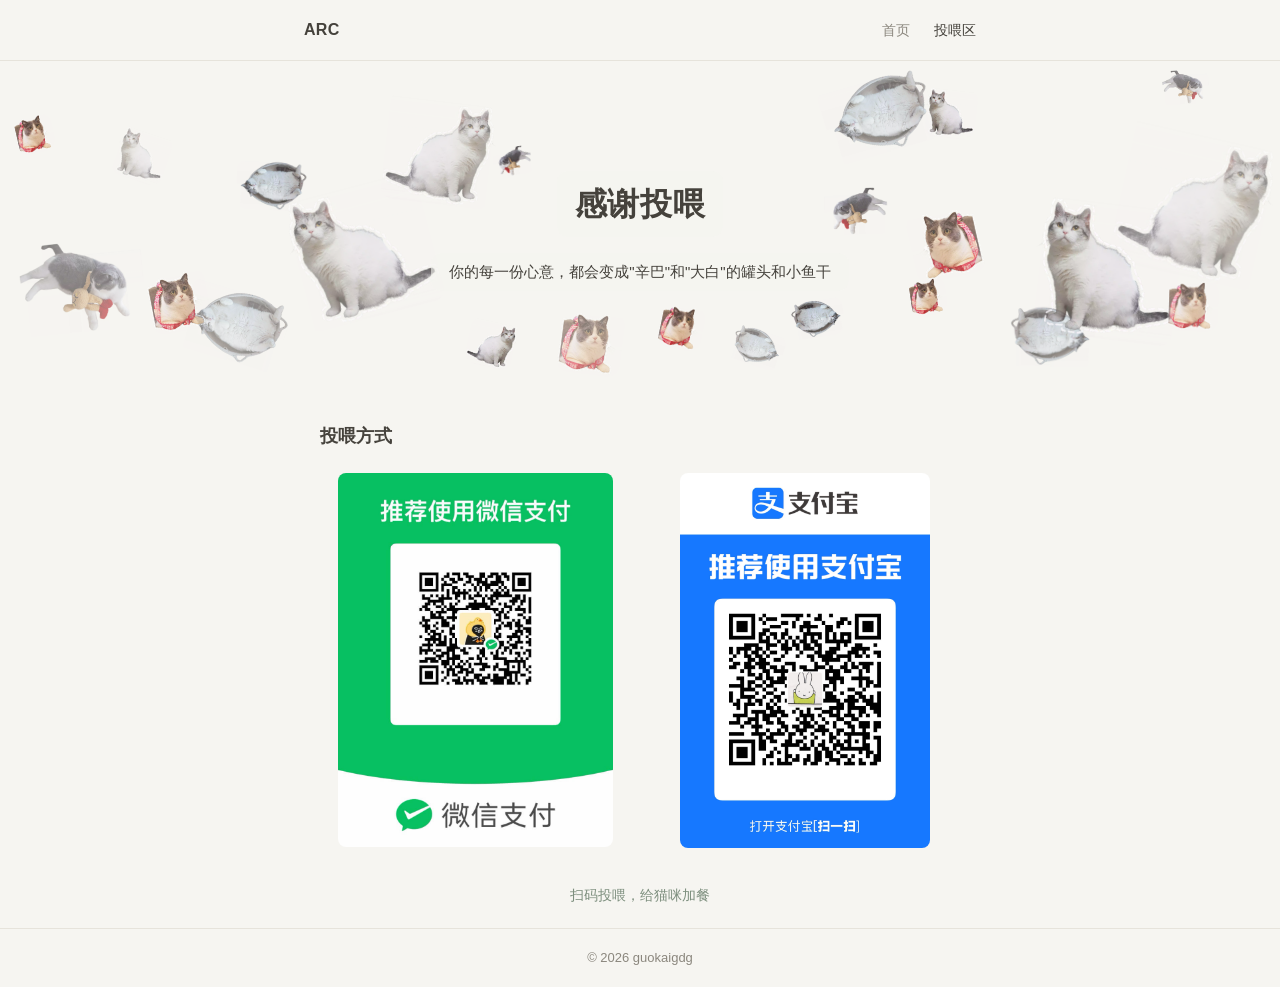
==== payment.html @ 718f0433 "init 英文版 Co-Authored-By: AtomCode (deepseek-v4-flash) <noreply@atomgit.com>" ====
<!DOCTYPE html>
<html lang="zh-CN">

<head>
  <meta charset="UTF-8" />
  <meta name="viewport" content="width=device-width, initial-scale=1.0" />
  <title>感谢投喂 · guokaigdg</title>
  <meta name="description" content="感谢投喂，你的每一份心意，都会变成小猫的罐头和小鱼干。" />
  <link rel="icon"
    href="data:image/svg+xml,<svg xmlns='http://www.w3.org/2000/svg' viewBox='0 0 16 16'><rect width='16' height='16' rx='4' fill='%237d8f7e'/></svg>" />
  <link rel="preconnect" href="https://cdn.jsdelivr.net" crossorigin />
  <link rel="stylesheet" href="assets/style.css" />
</head>

<body>
  <header class="site-header">
    <div class="wrap header-inner">
      <a class="brand" href="index.html">ARC</a>
      <nav class="nav">
        <a href="index.html">首页</a>
        <a href="payment.html" class="active">投喂区</a>
      </nav>
    </div>
  </header>

  <main class="wrap">
    <section class="hero">
      <div class="hero-cats" id="hero-cats" aria-hidden="true"></div>
      <h1>感谢投喂</h1>
      <p class="bio">你的每一份心意，都会变成"辛巴"和"大白"的罐头和小鱼干</p>
    </section>

    <section>
      <h2 class="section-title">投喂方式</h2>
      <div class="grid-2">
        <div class="card">
          <img src="assets/wechat.jpeg" alt="微信收款码" width="275" height="200" />
        </div>
        <div class="card">
          <img src="assets/zhifubao.jpeg" alt="支付宝收款码" width="250" height="200" />
        </div>
      </div>
      <p class="thanks">扫码投喂，给猫咪加餐 </p>
    </section>
  </main>

  <footer class="site-footer">
    <div class="wrap">© 2026 guokaigdg</div>
  </footer>

  <script>
    // 在 hero 背景中随机排列猫咪图片，铺满整个区块（允许轻微重叠）
    (function () {
      var container = document.getElementById("hero-cats");
      if (!container) return;
      var srcs = [
        "assets/dabai.avif",
        "assets/xinba.avif",
        "assets/dabai2.avif",
        "assets/xinba2.avif",
      ];
      var W = container.clientWidth || window.innerWidth;
      var H = container.clientHeight || window.innerHeight;
      var placed = [];
      var isMobile = window.innerWidth <= 560;
      var count = isMobile ? 18 : 24; // 移动端少放几只，避免拥挤
      var bigCount = isMobile ? 5 : 8; // 大猫数量，营造大小对比

      // 文字区域（标题 + 描述）作为避让区，猫咪尽量不盖住文字背景
      var textZones = (function () {
        var hero = container.parentElement;
        var els = [hero.querySelector("h1"), hero.querySelector(".bio")];
        var cRect = container.getBoundingClientRect();
        var zones = [];
        for (var i = 0; i < els.length; i++) {
          if (!els[i]) continue;
          var r = els[i].getBoundingClientRect();
          zones.push({
            x: r.left - cRect.left - 12,
            y: r.top - cRect.top - 12,
            w: r.width + 24,
            h: r.height + 24,
          });
        }
        return zones;
      })();

      // 计算新猫咪与文字区域的重叠面积占比（取较小者面积作分母）
      function overlapsText(x, y, size) {
        for (var i = 0; i < textZones.length; i++) {
          var z = textZones[i];
          var ox = Math.min(x + size, z.x + z.w) - Math.max(x, z.x);
          var oy = Math.min(y + size, z.y + z.h) - Math.max(y, z.y);
          if (ox > 0 && oy > 0) {
            var ratio = (ox * oy) / Math.min(size * size, z.w * z.h);
            if (ratio > 0.15) return true;
          }
        }
        return false;
      }

      // 计算新猫咪与已放置猫咪的重叠面积占比（取较小者面积作分母）
      function overlapRatio(x, y, size, other) {
        var ox = Math.min(x + size, other.x + other.size) - Math.max(x, other.x);
        var oy = Math.min(y + size, other.y + other.size) - Math.max(y, other.y);
        if (ox <= 0 || oy <= 0) return 0;
        return (ox * oy) / Math.min(size * size, other.size * other.size);
      }

      function tooCrowded(x, y, size) {
        for (var i = 0; i < placed.length; i++) {
          if (overlapRatio(x, y, size, placed[i]) > 0.35) return true;
        }
        return false;
      }

      for (var i = 0; i < count; i++) {
        var img = document.createElement("img");
        img.src = srcs[Math.floor(Math.random() * srcs.length)];
        img.alt = "";
        var size;
        if (i < bigCount) {
          // 大猫：桌面 90–150px，移动端 70–110px
          size = isMobile ? 70 + Math.random() * 40 : 90 + Math.random() * 60;
        } else {
          // 小猫：桌面 36–76px，移动端 24–56px
          size = isMobile ? 24 + Math.random() * 32 : 36 + Math.random() * 40;
        }

        var x = 0;
        var y = 0;
        for (var attempt = 0; attempt < 20; attempt++) {
          x = Math.random() * (W - size);
          y = Math.random() * (H - size);
          if (!tooCrowded(x, y, size) && !overlapsText(x, y, size)) break;
        }

        img.style.width = size + "px";
        img.style.left = x + "px";
        img.style.top = y + "px";
        img.style.transform =
          "rotate(" + (Math.random() * 40 - 20) + "deg)" +
          (Math.random() < 0.5 ? " scaleX(-1)" : "");
        img.style.opacity = (0.45 + Math.random() * 0.4).toFixed(2);
        container.appendChild(img);
        placed.push({ x: x, y: y, size: size });
      }
    })();
  </script>
</body>

</html>
---- assets/style.css ----
/* 乐米惠圆体（中文正文，自托管）— 字体文件见 assets/fonts/README.md */
@font-face {
  font-family: 'LemiHuiYuanTi';
  src: url('fonts/lemi-huiyuan-ti.woff2') format('woff2'),
    url('fonts/lemi-huiyuan-ti.ttf') format('truetype');
  font-display: swap;
}

:root {
  --bg: #f6f5f1;
  --card: #ffffff;
  --text: #45423c;
  --muted: #8b877e;
  --line: #e6e3db;
  --accent: #7d8f7e;
  --accent-soft: #eef1ea;
  --radius: 12px;
}

* {
  box-sizing: border-box;
  margin: 0;
  padding: 0;
}

/* 隐藏所有滚动条（保留滚动功能） */
html,
body {
  scrollbar-width: none; /* Firefox */
  -ms-overflow-style: none; /* IE / Edge */
}

*::-webkit-scrollbar {
  width: 0;
  height: 0;
  display: none; /* Chrome / Safari / Edge */
}

body {
  /* 中文用乐米惠圆体，兜底系统圆体 */
  font-family: 'LemiHuiYuanTi', 'Yuanti SC', 'YouYuan', '幼圆',
    'PingFang SC', 'Hiragino Sans GB', 'Microsoft YaHei', sans-serif;
  background: var(--bg);
  color: var(--text);
  line-height: 1.7;
  -webkit-font-smoothing: antialiased;
  min-height: 100vh;
  display: flex;
  flex-direction: column;
}

/* 圆润字体：站酷小薇Logo体，用于标题/品牌等突出文字 */
.brand,
h1,
.section-title,
.avatar,
.card .name,
.projects .name,
.thanks {
  font-family: "ZCOOL XiaoWei", "PingFang SC", "Hiragino Sans GB",
    "Microsoft YaHei", sans-serif;
}

a {
  color: var(--accent);
  text-decoration: none;
}

a:hover {
  text-decoration: underline;
}

.wrap {
  max-width: 720px;
  margin: 0 auto;
  padding: 0 24px;
}

/* Header */
.site-header {
  border-bottom: 1px solid var(--line);
  background: var(--bg);
}

.header-inner {
  display: flex;
  align-items: center;
  justify-content: space-between;
  height: 60px;
}

.brand {
  font-weight: 600;
  color: var(--text);
  letter-spacing: 0.02em;
}

.brand:hover {
  text-decoration: none;
}

.nav a {
  color: var(--muted);
  font-size: 14px;
  margin-left: 20px;
}

.nav a:hover,
.nav a.active {
  color: var(--text);
  text-decoration: none;
}

/* Hero */
.hero {
  position: relative;
  overflow: hidden;
  width: 100vw;
  margin-left: calc(50% - 50vw);
  text-align: center;
  padding: 110px 0 110px;
}

/* hero 背景：猫咪随机排列铺满 */
.hero-cats {
  position: absolute;
  inset: 0;
  pointer-events: none;
  user-select: none;
}

.hero-cats img {
  position: absolute;
  width: auto;
  height: auto;
  border-radius: 12px;
  object-fit: cover;
}

.hero h1,
.hero .bio {
  position: relative;
  z-index: 1;
  width: fit-content;
  margin-left: auto;
  margin-right: auto;
  background: rgba(246, 245, 241, 0.6);
  border-radius: 10px;
  padding: 6px 18px;
}

.avatar {
  width: 88px;
  height: 88px;
  margin: 0 auto 24px;
  border-radius: 50%;
  background: var(--accent-soft);
  border: 1px solid var(--line);
  display: block;
  object-fit: cover;
}

h1 {
  font-size: 32px;
  font-weight: 600;
  letter-spacing: 0.02em;
}

.role {
  color: var(--muted);
  margin-top: 8px;
  font-size: 15px;
}

.bio {
  margin-top: 16px;
  font-size: 15px;
  color: var(--text);
}

.tags {
  list-style: none;
  display: flex;
  justify-content: center;
  gap: 10px;
  margin-top: 20px;
  flex-wrap: wrap;
}

.tags li {
  font-size: 13px;
  color: var(--muted);
  border: 1px solid var(--line);
  border-radius: 999px;
  background: var(--card);
  padding: 4px 14px;
  display: inline-flex;
  align-items: center;
}

/* Sections */
main {
  flex: 1;
}

section {
  margin-bottom: 20px;
}

.section-title {
  font-size: 18px;
  font-weight: 600;
  padding-bottom: 12px;
  margin-bottom: 10px;
}

/* Projects */
.projects {
  list-style: none;
}

.projects li {
  background: var(--card);
  border: 1px solid var(--line);
  border-radius: var(--radius);
  padding: 18px 20px;
  margin-bottom: 14px;
}

.projects .name {
  font-weight: 600;
  color: var(--text);
  font-size: 15px;
}

.projects .name:hover {
  color: var(--accent);
  text-decoration: none;
}

.projects .desc {
  font-size: 14px;
  color: var(--muted);
  margin-top: 6px;
}

.projects .meta {
  font-size: 12px;
  color: var(--muted);
  margin-top: 8px;
}

/* About / contact text */
.text p {
  font-size: 15px;
  color: var(--muted);
  margin-bottom: 10px;
}

.text p:last-child {
  margin-bottom: 0;
}

/* Grid cards (cats, payment) */
.grid-2 {
  display: grid;
  grid-template-columns: 1fr 1fr;
  gap: 20px;
}

.card {
  background: transparent;
  border-radius: var(--radius);
  padding: 0;
  text-align: center;
  overflow: hidden;
}

.card img {
  max-width: 100%;
  height: auto;
  border-radius: 8px;
  display: block;
  margin: 0 auto;
}

.card .name {
  margin-top: 14px;
  font-weight: 600;
  font-size: 15px;
}

.card .meta {
  margin-top: 4px;
  font-size: 12px;
  color: var(--muted);
}

/* Payment thank-you line */
.thanks {
  text-align: center;
  font-size: 14px;
  color: var(--accent);
  font-weight: 500;
  padding-top: 28px;
  margin-top: 8px;
}

/* Footer */
.site-footer {
  border-top: 1px solid var(--line);
  padding: 18px 0;
  text-align: center;
  color: var(--muted);
  font-size: 13px;
}

.site-header,
main,
.site-footer {
  position: relative;
  z-index: 1;
}

@media (max-width: 560px) {
  .grid-2 {
    grid-template-columns: 1fr;
  }

  .hero {
    padding: 72px 0 64px;
  }
}
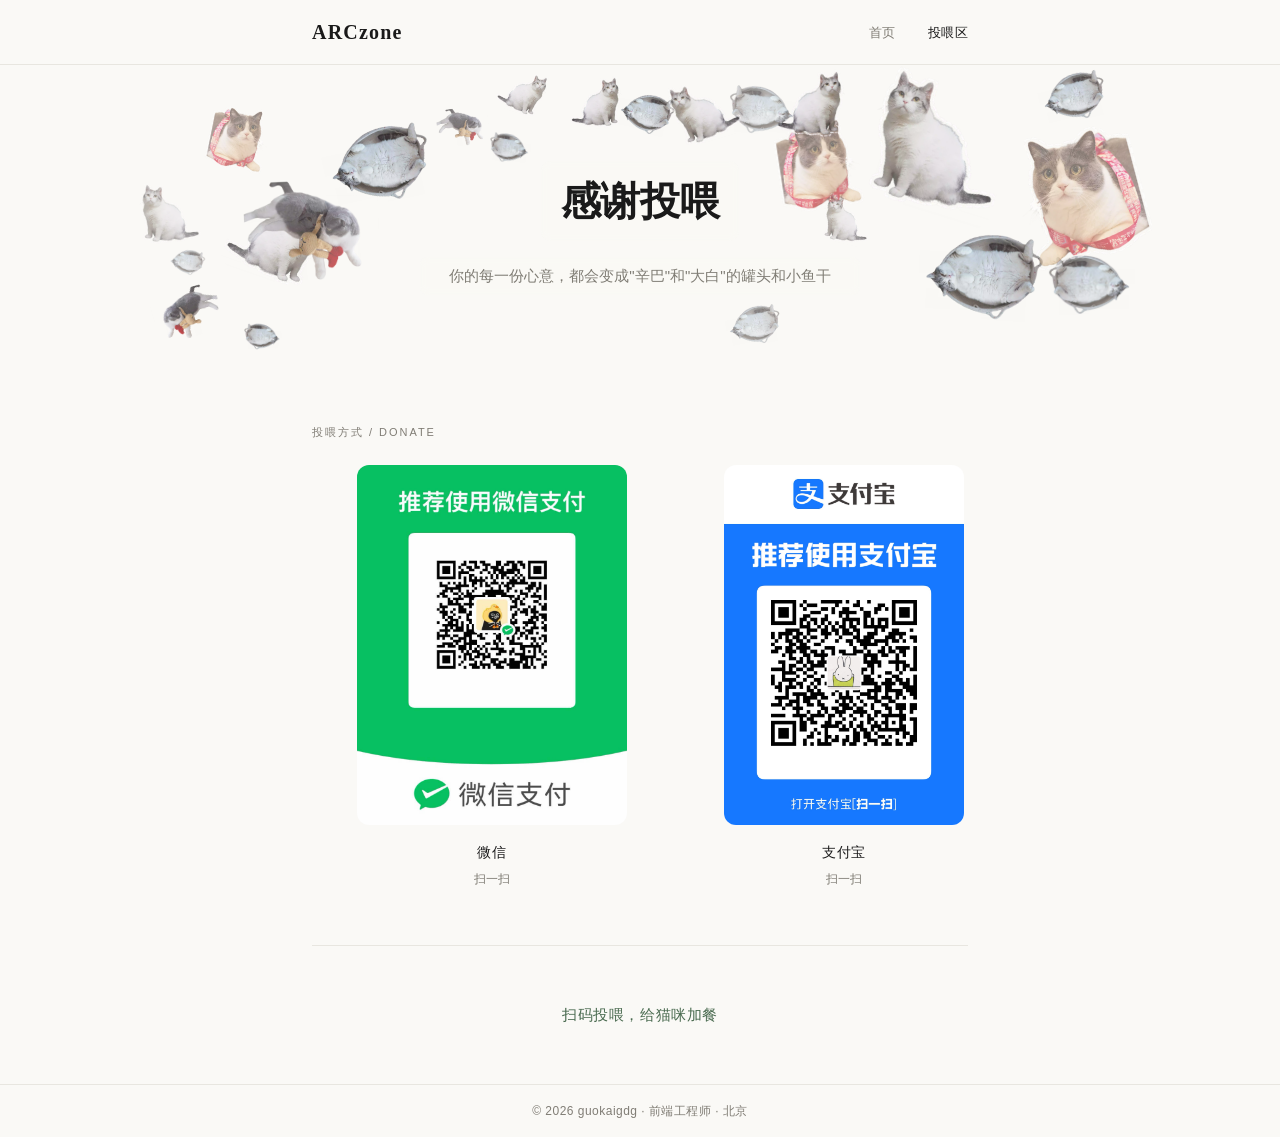
==== commit fa4446fb: "feat: rebuild personal site with editorial design system and updated payment page" ====
--- a/payment.html
+++ b/payment.html
@@ -4,10 +4,10 @@
 <head>
   <meta charset="UTF-8" />
   <meta name="viewport" content="width=device-width, initial-scale=1.0" />
-  <title>感谢投喂 · guokaigdg</title>
+  <title>感谢投喂 — guokaigdg</title>
   <meta name="description" content="感谢投喂，你的每一份心意，都会变成小猫的罐头和小鱼干。" />
   <link rel="icon"
-    href="data:image/svg+xml,<svg xmlns='http://www.w3.org/2000/svg' viewBox='0 0 16 16'><rect width='16' height='16' rx='4' fill='%237d8f7e'/></svg>" />
+    href="data:image/svg+xml,<svg xmlns='http://www.w3.org/2000/svg' viewBox='0 0 16 16'><rect width='16' height='16' rx='2' fill='%234a6b50'/></svg>" />
   <link rel="preconnect" href="https://cdn.jsdelivr.net" crossorigin />
   <link rel="stylesheet" href="assets/style.css" />
 </head>
@@ -15,7 +15,7 @@
 <body>
   <header class="site-header">
     <div class="wrap header-inner">
-      <a class="brand" href="index.html">ARC</a>
+      <a class="brand" href="index.html">ARCzone</a>
       <nav class="nav">
         <a href="index.html">首页</a>
         <a href="payment.html" class="active">投喂区</a>
@@ -24,28 +24,40 @@
   </header>
 
   <main class="wrap">
-    <section class="hero">
+
+    <!-- Hero -->
+    <section class="pay-hero">
       <div class="hero-cats" id="hero-cats" aria-hidden="true"></div>
       <h1>感谢投喂</h1>
       <p class="bio">你的每一份心意，都会变成"辛巴"和"大白"的罐头和小鱼干</p>
     </section>
 
-    <section>
-      <h2 class="section-title">投喂方式</h2>
-      <div class="grid-2">
-        <div class="card">
+    <!-- 投喂方式 -->
+    <section class="block">
+      <p class="eyebrow">投喂方式 / Donate</p>
+      <div class="qr-grid">
+        <div class="qr qr-wechat">
           <img src="assets/wechat.jpeg" alt="微信收款码" width="275" height="200" />
+          <div class="name">微信</div>
+          <div class="meta">扫一扫</div>
         </div>
-        <div class="card">
+        <div class="qr">
           <img src="assets/zhifubao.jpeg" alt="支付宝收款码" width="250" height="200" />
+          <div class="name">支付宝</div>
+          <div class="meta">扫一扫</div>
         </div>
       </div>
-      <p class="thanks">扫码投喂，给猫咪加餐 </p>
     </section>
+
+    <!-- 感谢 -->
+    <section class="block">
+      <p class="thanks">扫码投喂，给猫咪加餐</p>
+    </section>
+
   </main>
 
   <footer class="site-footer">
-    <div class="wrap">© 2026 guokaigdg</div>
+    <div class="wrap">© 2026 guokaigdg · 前端工程师 · 北京</div>
   </footer>
 
   <script>
@@ -149,4 +161,4 @@
   </script>
 </body>
 
-</html>+</html>
--- a/assets/style.css
+++ b/assets/style.css
@@ -7,14 +7,12 @@
 }
 
 :root {
-  --bg: #f6f5f1;
-  --card: #ffffff;
-  --text: #45423c;
-  --muted: #8b877e;
-  --line: #e6e3db;
-  --accent: #7d8f7e;
-  --accent-soft: #eef1ea;
-  --radius: 12px;
+  /* 极简编辑式配色：米白底 + 近黑字 + 一抹绿强调 */
+  --bg: #faf9f6;
+  --text: #1a1a1a;
+  --muted: #807d75;
+  --line: #e8e6e0;
+  --accent: #4a6b50;
 }
 
 * {
@@ -26,18 +24,17 @@
 /* 隐藏所有滚动条（保留滚动功能） */
 html,
 body {
-  scrollbar-width: none; /* Firefox */
-  -ms-overflow-style: none; /* IE / Edge */
+  scrollbar-width: none;
+  -ms-overflow-style: none;
 }
 
 *::-webkit-scrollbar {
   width: 0;
   height: 0;
-  display: none; /* Chrome / Safari / Edge */
+  display: none;
 }
 
 body {
-  /* 中文用乐米惠圆体，兜底系统圆体 */
   font-family: 'LemiHuiYuanTi', 'Yuanti SC', 'YouYuan', '幼圆',
     'PingFang SC', 'Hiragino Sans GB', 'Microsoft YaHei', sans-serif;
   background: var(--bg);
@@ -49,79 +46,269 @@
   flex-direction: column;
 }
 
-/* 圆润字体：站酷小薇Logo体，用于标题/品牌等突出文字 */
+/* 标题用站酷小薇Logo体 */
 .brand,
 h1,
-.section-title,
-.avatar,
-.card .name,
-.projects .name,
-.thanks {
+.display {
   font-family: "ZCOOL XiaoWei", "PingFang SC", "Hiragino Sans GB",
     "Microsoft YaHei", sans-serif;
 }
 
 a {
+  color: var(--text);
+  text-decoration: none;
+  transition: color 0.2s ease;
+}
+
+a:hover {
   color: var(--accent);
-  text-decoration: none;
-}
-
-a:hover {
-  text-decoration: underline;
 }
 
 .wrap {
   max-width: 720px;
   margin: 0 auto;
-  padding: 0 24px;
-}
-
-/* Header */
+  padding: 0 32px;
+  width: 100%;
+}
+
+/* ============ Header ============ */
 .site-header {
   border-bottom: 1px solid var(--line);
-  background: var(--bg);
 }
 
 .header-inner {
   display: flex;
   align-items: center;
   justify-content: space-between;
-  height: 60px;
+  height: 64px;
 }
 
 .brand {
   font-weight: 600;
-  color: var(--text);
+  font-size: 20px;
+  font-family: "Comic Sans MS", cursive;
+  letter-spacing: 0.06em;
+  color: var(--text);
+}
+
+.brand:hover {
+  color: var(--accent);
+}
+
+.nav a {
+  color: var(--muted);
+  font-size: 13px;
+  margin-left: 28px;
   letter-spacing: 0.02em;
-}
-
-.brand:hover {
-  text-decoration: none;
-}
-
-.nav a {
-  color: var(--muted);
-  font-size: 14px;
-  margin-left: 20px;
 }
 
 .nav a:hover,
 .nav a.active {
   color: var(--text);
-  text-decoration: none;
-}
-
-/* Hero */
+}
+
+/* ============ 主内容流 ============ */
+main {
+  flex: 1;
+}
+
+/* 区块：用细分隔线 + 留白分节，而非卡片 */
+.block {
+  padding: 56px 0;
+  border-bottom: 1px solid var(--line);
+}
+
+.block:last-child {
+  border-bottom: none;
+}
+
+/* 联系区整体缩小 */
+.contact-block {
+  padding: 36px 0;
+}
+
+.contact-block .eyebrow {
+  margin-bottom: 14px;
+}
+
+.contact-block .link-item {
+  padding: 12px 0;
+}
+
+.contact-block .link-item .label {
+  font-size: 11px;
+}
+
+.contact-block .link-item .value {
+  font-size: 14px;
+}
+
+/* 章节小标题：大写 + 宽字距，编辑式 */
+.eyebrow {
+  font-size: 11px;
+  letter-spacing: 0.18em;
+  text-transform: uppercase;
+  color: var(--muted);
+  margin-bottom: 24px;
+  font-weight: 500;
+}
+
+/* ============ Hero / 名片区 ============ */
 .hero {
+  padding: 80px 0 64px;
+}
+
+.avatar {
+  width: 150px;
+  height: 150px;
+  border-radius: 50%;
+  object-fit: cover;
+  display: block;
+  margin-bottom: 10px;
+}
+
+.hero h1 {
+  font-size: 36px;
+  font-family: "Comic Sans MS", cursive;
+  font-weight: 600;
+  letter-spacing: -0.02em;
+  line-height: 1.05;
+  margin-bottom: 14px;
+}
+
+.hero .role {
+  font-size: 15px;
+  color: var(--muted);
+  letter-spacing: 0.04em;
+  margin-bottom: 28px;
+}
+
+.hero .role .dot {
+  margin: 0 10px;
+  opacity: 0.4;
+}
+
+.hero .bio {
+  font-size: 18px;
+  color: var(--text);
+  line-height: 1.7;
+  max-width: 560px;
+}
+
+.tags {
+  list-style: none;
+  display: flex;
+  flex-wrap: wrap;
+  gap: 8px 20px;
+  margin-top: 32px;
+}
+
+.tags li {
+  font-size: 13px;
+  color: var(--muted);
+  letter-spacing: 0.02em;
+  position: relative;
+  padding-left: 14px;
+}
+
+.tags li::before {
+  content: "";
+  position: absolute;
+  left: 0;
+  top: 50%;
+  transform: translateY(-50%);
+  width: 4px;
+  height: 4px;
+  border-radius: 50%;
+  background: var(--accent);
+}
+
+/* ============ 联系列表 ============ */
+.link-list {
+  list-style: none;
+}
+
+.link-list li {
+  border-bottom: 1px solid var(--line);
+}
+
+.link-list li:first-child {
+  border-top: 1px solid var(--line);
+}
+
+.link-item {
+  display: flex;
+  align-items: baseline;
+  justify-content: space-between;
+  padding: 18px 0;
+  gap: 16px;
+  transition: padding 0.25s ease;
+}
+
+.link-item:hover {
+  padding-left: 8px;
+}
+
+.link-item .label {
+  font-size: 12px;
+  color: var(--muted);
+  letter-spacing: 0.06em;
+  text-transform: uppercase;
+  flex-shrink: 0;
+  width: 80px;
+}
+
+.link-item .value {
+  font-size: 16px;
+  color: var(--text);
+  flex: 1;
+}
+
+.link-item .arrow {
+  color: var(--muted);
+  font-size: 14px;
+  transition: transform 0.2s ease, color 0.2s ease;
+}
+
+.link-item:hover .value,
+.link-item:hover .arrow {
+  color: var(--accent);
+}
+
+.link-item:hover .arrow {
+  transform: translate(3px, -3px);
+}
+
+/* ============ 关于：定义列表式 ============ */
+.def-list {
+  display: grid;
+  grid-template-columns: 1fr 1fr;
+  gap: 32px 48px;
+}
+
+.def dt {
+  font-size: 11px;
+  letter-spacing: 0.14em;
+  text-transform: uppercase;
+  color: var(--muted);
+  margin-bottom: 6px;
+}
+
+.def dd {
+  font-size: 15px;
+  color: var(--text);
+}
+
+/* ============ Payment 投喂页 ============ */
+.pay-hero {
   position: relative;
   overflow: hidden;
-  width: 100vw;
-  margin-left: calc(50% - 50vw);
   text-align: center;
-  padding: 110px 0 110px;
-}
-
-/* hero 背景：猫咪随机排列铺满 */
+  padding: 96px 0 72px;
+  width: 80vw;
+  margin-inline: calc(50% - 40vw);
+}
+
 .hero-cats {
   position: absolute;
   inset: 0;
@@ -137,197 +324,145 @@
   object-fit: cover;
 }
 
-.hero h1,
-.hero .bio {
+.pay-hero h1 {
   position: relative;
   z-index: 1;
+  font-size: 40px;
+  letter-spacing: -0.01em;
+  margin: 0 auto 16px;
+  background: rgba(250, 249, 246, 0.7);
+  backdrop-filter: blur(4px);
+  -webkit-backdrop-filter: blur(4px);
+  border-radius: 10px;
+  padding: 6px 20px;
   width: fit-content;
-  margin-left: auto;
-  margin-right: auto;
-  background: rgba(246, 245, 241, 0.6);
-  border-radius: 10px;
-  padding: 6px 18px;
-}
-
-.avatar {
-  width: 88px;
-  height: 88px;
-  margin: 0 auto 24px;
-  border-radius: 50%;
-  background: var(--accent-soft);
-  border: 1px solid var(--line);
+}
+
+.pay-hero .bio {
+  position: relative;
+  z-index: 1;
+  font-size: 15px;
+  color: var(--muted);
+  max-width: 440px;
+  margin: 0 auto;
+  background: rgba(250, 249, 246, 0.7);
+  backdrop-filter: blur(4px);
+  -webkit-backdrop-filter: blur(4px);
+  border-radius: 8px;
+  padding: 6px 16px;
+}
+
+/* 收款码：图片 + 文字,无卡片框 */
+.qr-grid {
+  display: grid;
+  grid-template-columns: repeat(2, 1fr);
+  gap: 48px;
+  margin-top: 8px;
+}
+
+.qr {
+  text-align: center;
+}
+
+.qr img {
+  width: 100%;
+  max-width: 240px;
+  height: auto;
+  border-radius: 12px;
   display: block;
-  object-fit: cover;
-}
-
-h1 {
-  font-size: 32px;
-  font-weight: 600;
-  letter-spacing: 0.02em;
-}
-
-.role {
-  color: var(--muted);
-  margin-top: 8px;
-  font-size: 15px;
-}
-
-.bio {
-  margin-top: 16px;
-  font-size: 15px;
-  color: var(--text);
-}
-
-.tags {
-  list-style: none;
-  display: flex;
-  justify-content: center;
-  gap: 10px;
-  margin-top: 20px;
-  flex-wrap: wrap;
-}
-
-.tags li {
-  font-size: 13px;
-  color: var(--muted);
-  border: 1px solid var(--line);
-  border-radius: 999px;
-  background: var(--card);
-  padding: 4px 14px;
-  display: inline-flex;
-  align-items: center;
-}
-
-/* Sections */
-main {
-  flex: 1;
-}
-
-section {
-  margin-bottom: 20px;
-}
-
-.section-title {
-  font-size: 18px;
-  font-weight: 600;
-  padding-bottom: 12px;
-  margin-bottom: 10px;
-}
-
-/* Projects */
-.projects {
-  list-style: none;
-}
-
-.projects li {
-  background: var(--card);
-  border: 1px solid var(--line);
-  border-radius: var(--radius);
-  padding: 18px 20px;
-  margin-bottom: 14px;
-}
-
-.projects .name {
-  font-weight: 600;
-  color: var(--text);
-  font-size: 15px;
-}
-
-.projects .name:hover {
-  color: var(--accent);
-  text-decoration: none;
-}
-
-.projects .desc {
+  margin: 0 auto 16px;
+}
+
+.qr-wechat {
+  width: 360px;
+}
+
+.qr-wechat img {
+  width: 270px;
+  height: 360px;
+  max-width: none;
+}
+
+.qr .name {
   font-size: 14px;
-  color: var(--muted);
-  margin-top: 6px;
-}
-
-.projects .meta {
+  color: var(--text);
+  letter-spacing: 0.04em;
+}
+
+.qr .meta {
   font-size: 12px;
   color: var(--muted);
-  margin-top: 8px;
-}
-
-/* About / contact text */
-.text p {
-  font-size: 15px;
-  color: var(--muted);
-  margin-bottom: 10px;
-}
-
-.text p:last-child {
-  margin-bottom: 0;
-}
-
-/* Grid cards (cats, payment) */
-.grid-2 {
-  display: grid;
-  grid-template-columns: 1fr 1fr;
-  gap: 20px;
-}
-
-.card {
-  background: transparent;
-  border-radius: var(--radius);
-  padding: 0;
-  text-align: center;
-  overflow: hidden;
-}
-
-.card img {
-  max-width: 100%;
-  height: auto;
-  border-radius: 8px;
-  display: block;
-  margin: 0 auto;
-}
-
-.card .name {
-  margin-top: 14px;
-  font-weight: 600;
-  font-size: 15px;
-}
-
-.card .meta {
   margin-top: 4px;
-  font-size: 12px;
-  color: var(--muted);
-}
-
-/* Payment thank-you line */
+}
+
 .thanks {
   text-align: center;
-  font-size: 14px;
+  font-size: 15px;
   color: var(--accent);
-  font-weight: 500;
-  padding-top: 28px;
-  margin-top: 8px;
+  letter-spacing: 0.04em;
 }
 
 /* Footer */
 .site-footer {
   border-top: 1px solid var(--line);
-  padding: 18px 0;
+  padding: 16px 0;
   text-align: center;
   color: var(--muted);
-  font-size: 13px;
-}
-
-.site-header,
-main,
-.site-footer {
-  position: relative;
-  z-index: 1;
+  font-size: 12px;
+  letter-spacing: 0.04em;
 }
 
 @media (max-width: 560px) {
-  .grid-2 {
+  .wrap {
+    padding: 0 20px;
+  }
+
+  .hero {
+    padding: 56px 0 48px;
+  }
+
+  .hero h1 {
+    font-size: 40px;
+  }
+
+  .hero .bio {
+    font-size: 16px;
+  }
+
+  .pay-hero {
+    width: auto;
+    margin-inline: 0;
+    padding: 64px 0 56px;
+  }
+
+  .pay-hero h1 {
+    font-size: 32px;
+  }
+
+  .qr-wechat {
+    width: auto;
+  }
+
+  .qr-wechat img {
+    width: 100%;
+    height: auto;
+  }
+
+  .def-list {
     grid-template-columns: 1fr;
-  }
-
-  .hero {
-    padding: 72px 0 64px;
-  }
-}
+    gap: 24px;
+  }
+
+  .qr-grid {
+    grid-template-columns: 1fr;
+    gap: 40px;
+  }
+
+  .block {
+    padding: 40px 0;
+  }
+
+  .contact-block {
+    padding: 28px 0;
+  }
+}
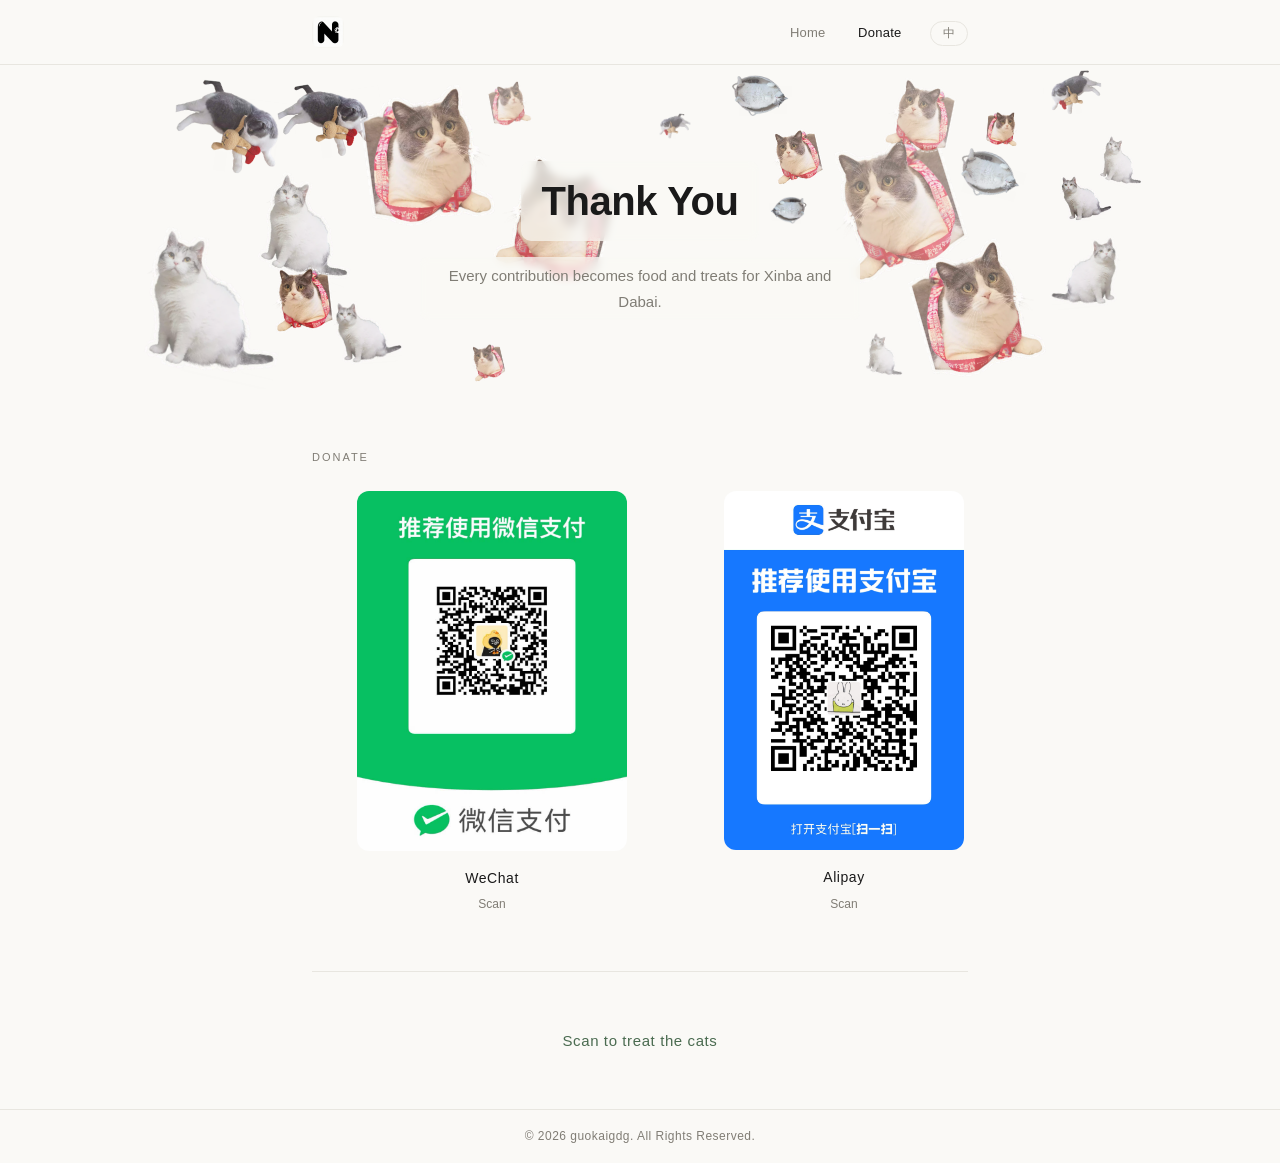
==== commit b6e5ad57: "feat: add bilingual i18n switching with English as default language - Add runtime zh/en toggle with " ====
--- a/payment.html
+++ b/payment.html
@@ -1,13 +1,24 @@
 <!DOCTYPE html>
-<html lang="zh-CN">
+<html lang="en">
 
 <head>
   <meta charset="UTF-8" />
   <meta name="viewport" content="width=device-width, initial-scale=1.0" />
-  <title>感谢投喂 — guokaigdg</title>
-  <meta name="description" content="感谢投喂，你的每一份心意，都会变成小猫的罐头和小鱼干。" />
-  <link rel="icon"
-    href="data:image/svg+xml,<svg xmlns='http://www.w3.org/2000/svg' viewBox='0 0 16 16'><rect width='16' height='16' rx='2' fill='%234a6b50'/></svg>" />
+  <script>
+    // 在 body 渲染前读取语言偏好,若非英文则隐藏待翻译文本,避免中英闪动
+    (function () {
+      try {
+        var lang = localStorage.getItem('lang') || 'en';
+        if (lang !== 'en') {
+          document.documentElement.lang = 'zh-CN';
+          document.documentElement.classList.add('i18n-loading');
+        }
+      } catch (e) {}
+    })();
+  </script>
+  <title>Thank You — guokaigdg</title>
+  <meta name="description" content="Thank you for your support. Every contribution becomes food and treats for the cats." />
+  <link rel="icon" href="assets/favicon.ico" />
   <link rel="preconnect" href="https://cdn.jsdelivr.net" crossorigin />
   <link rel="stylesheet" href="assets/style.css" />
 </head>
@@ -15,10 +26,11 @@
 <body>
   <header class="site-header">
     <div class="wrap header-inner">
-      <a class="brand" href="index.html">ARCzone</a>
+      <a class="brand" href="index.html"><img src="assets/favicon.ico" alt="guokaigdg" /></a>
       <nav class="nav">
-        <a href="index.html">首页</a>
-        <a href="payment.html" class="active">投喂区</a>
+        <a href="index.html" data-i18n="nav.home">Home</a>
+        <a href="payment.html" class="active" data-i18n="nav.payment">Donate</a>
+        <button class="lang-toggle" type="button" aria-label="切换语言 / Switch language">中</button>
       </nav>
     </div>
   </header>
@@ -28,40 +40,42 @@
     <!-- Hero -->
     <section class="pay-hero">
       <div class="hero-cats" id="hero-cats" aria-hidden="true"></div>
-      <h1>感谢投喂</h1>
-      <p class="bio">你的每一份心意，都会变成"辛巴"和"大白"的罐头和小鱼干</p>
+      <h1 data-i18n="pay.title">Thank You</h1>
+      <p class="bio" data-i18n="pay.bio">Every contribution becomes food and treats for Xinba and Dabai.</p>
     </section>
 
     <!-- 投喂方式 -->
     <section class="block">
-      <p class="eyebrow">投喂方式 / Donate</p>
+      <p class="eyebrow" data-i18n="pay.donate">Donate</p>
       <div class="qr-grid">
         <div class="qr qr-wechat">
-          <img src="assets/wechat.jpeg" alt="微信收款码" width="275" height="200" />
-          <div class="name">微信</div>
-          <div class="meta">扫一扫</div>
+          <img src="assets/wechat.jpeg" alt="WeChat QR code" width="275" height="200" />
+          <div class="name" data-i18n="pay.wechat">WeChat</div>
+          <div class="meta" data-i18n="pay.scan">Scan</div>
         </div>
         <div class="qr">
-          <img src="assets/zhifubao.jpeg" alt="支付宝收款码" width="250" height="200" />
-          <div class="name">支付宝</div>
-          <div class="meta">扫一扫</div>
+          <img src="assets/zhifubao.jpeg" alt="Alipay QR code" width="250" height="200" />
+          <div class="name" data-i18n="pay.alipay">Alipay</div>
+          <div class="meta" data-i18n="pay.scan">Scan</div>
         </div>
       </div>
     </section>
 
     <!-- 感谢 -->
     <section class="block">
-      <p class="thanks">扫码投喂，给猫咪加餐</p>
+      <p class="thanks" data-i18n="pay.thanks">Scan to treat the cats</p>
     </section>
 
   </main>
 
   <footer class="site-footer">
-    <div class="wrap">© 2026 guokaigdg · 前端工程师 · 北京</div>
+    <div class="wrap">© 2026 guokaigdg. All Rights Reserved.</div>
   </footer>
 
+  <script src="assets/i18n.js"></script>
   <script>
     // 在 hero 背景中随机排列猫咪图片，铺满整个区块（允许轻微重叠）
+    // 注意：此脚本须在 i18n.js 之后执行，以便基于当前语言文字位置避让
     (function () {
       var container = document.getElementById("hero-cats");
       if (!container) return;
--- a/assets/style.css
+++ b/assets/style.css
@@ -95,6 +95,12 @@
   color: var(--accent);
 }
 
+.brand img {
+  height: 32px;
+  width: auto;
+  display: block;
+}
+
 .nav a {
   color: var(--muted);
   font-size: 13px;
@@ -105,6 +111,32 @@
 .nav a:hover,
 .nav a.active {
   color: var(--text);
+}
+
+/* 语言切换按钮 */
+.lang-toggle {
+  margin-left: 24px;
+  background: none;
+  border: 1px solid var(--line);
+  border-radius: 999px;
+  padding: 2px 12px;
+  font-size: 12px;
+  font-family: inherit;
+  color: var(--muted);
+  cursor: pointer;
+  line-height: 1.6;
+  transition: color 0.2s, border-color 0.2s;
+}
+
+.lang-toggle:hover {
+  color: var(--accent);
+  border-color: var(--accent);
+}
+
+/* i18n 加载中:隐藏待翻译文本与切换按钮,避免跳页时中英闪动 */
+html.i18n-loading [data-i18n],
+html.i18n-loading .lang-toggle {
+  visibility: hidden;
 }
 
 /* ============ 主内容流 ============ */
@@ -127,12 +159,39 @@
   padding: 36px 0;
 }
 
+/* 联系列表两行排布,无分隔线 */
+.contact-block .link-list {
+  display: flex;
+  flex-direction: column;
+  gap: 4px;
+}
+
+.contact-block .link-list li {
+  border: none;
+}
+
 .contact-block .eyebrow {
   margin-bottom: 14px;
 }
 
 .contact-block .link-item {
   padding: 12px 0;
+  justify-content: flex-start;
+  gap: 14px;
+  align-items: center;
+}
+
+.link-icon {
+  width: 20px;
+  height: 20px;
+  color: var(--muted);
+  flex-shrink: 0;
+  transition: color 0.2s, transform 0.2s;
+}
+
+.link-item:hover .link-icon {
+  color: var(--accent);
+  transform: translateY(-1px);
 }
 
 .contact-block .link-item .label {
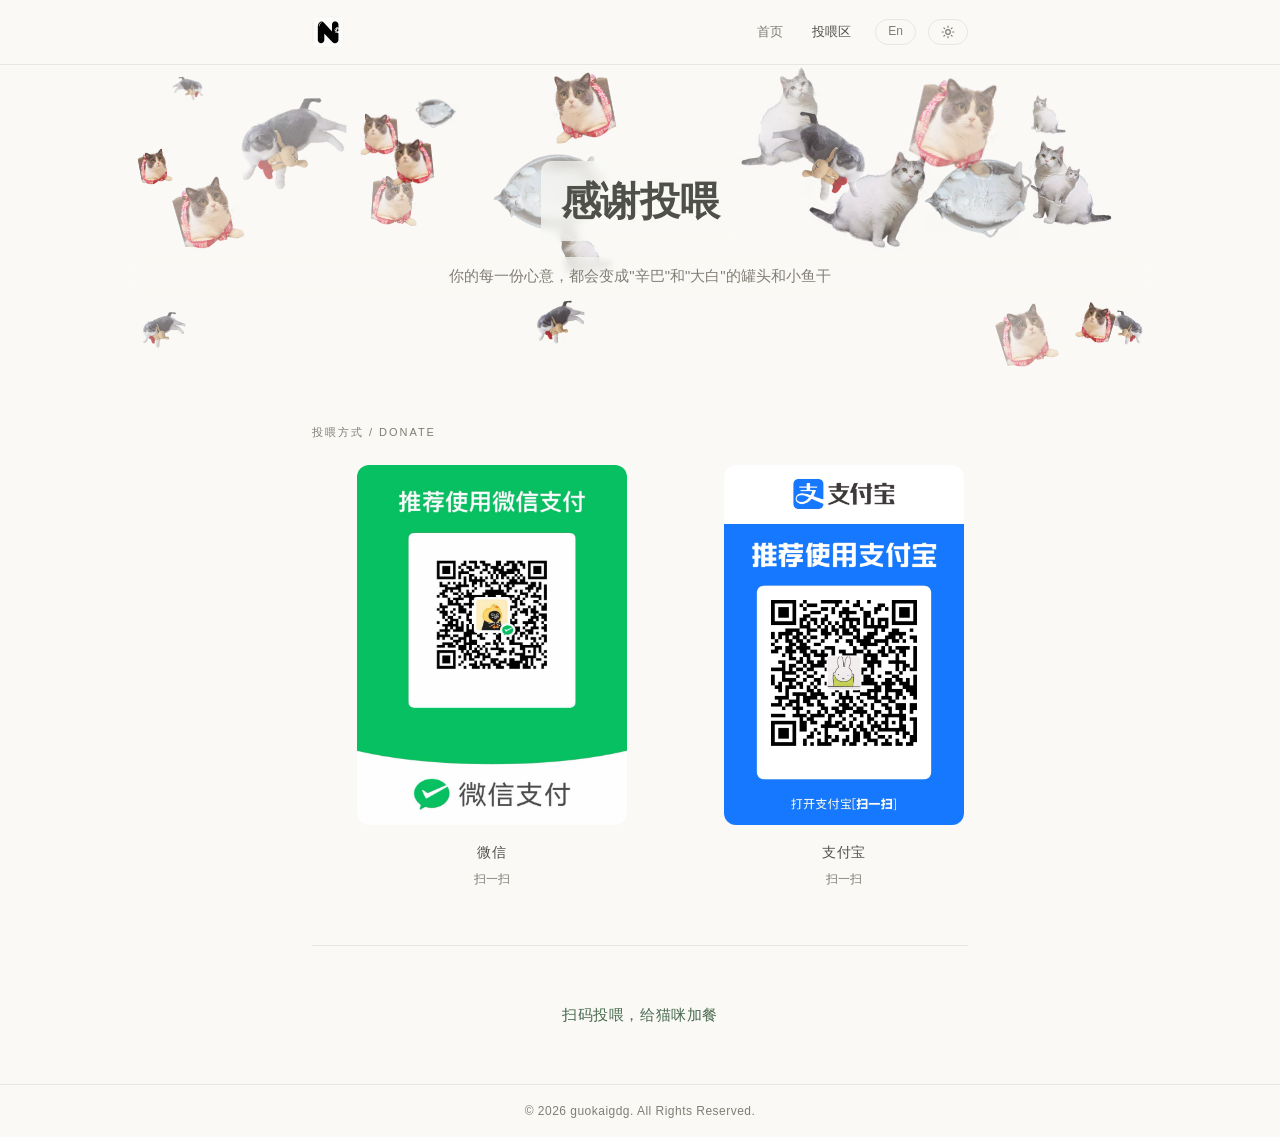
==== commit c710db1b: "feat: revamp homepage layout, add dark mode toggle and i18n polish - Make Chinese the default site l" ====
--- a/payment.html
+++ b/payment.html
@@ -1,25 +1,26 @@
 <!DOCTYPE html>
-<html lang="en">
+<html lang="zh-CN">
 
 <head>
   <meta charset="UTF-8" />
   <meta name="viewport" content="width=device-width, initial-scale=1.0" />
   <script>
-    // 在 body 渲染前读取语言偏好,若非英文则隐藏待翻译文本,避免中英闪动
+    // 在 body 渲染前读取语言偏好,若非中文则隐藏待翻译文本,避免中英闪动
     (function () {
       try {
-        var lang = localStorage.getItem('lang') || 'en';
-        if (lang !== 'en') {
-          document.documentElement.lang = 'zh-CN';
+        var lang = localStorage.getItem('lang') || 'zh';
+        if (lang !== 'zh') {
+          document.documentElement.lang = 'en';
           document.documentElement.classList.add('i18n-loading');
         }
       } catch (e) {}
     })();
   </script>
-  <title>Thank You — guokaigdg</title>
-  <meta name="description" content="Thank you for your support. Every contribution becomes food and treats for the cats." />
+  <title>感谢投喂 — guokaigdg</title>
+  <meta name="description" content="感谢你的支持，每一份心意都会变成猫咪的罐头和小鱼干。" />
   <link rel="icon" href="assets/favicon.ico" />
   <link rel="preconnect" href="https://cdn.jsdelivr.net" crossorigin />
+  <script src="assets/theme.js"></script>
   <link rel="stylesheet" href="assets/style.css" />
 </head>
 
@@ -28,9 +29,18 @@
     <div class="wrap header-inner">
       <a class="brand" href="index.html"><img src="assets/favicon.ico" alt="guokaigdg" /></a>
       <nav class="nav">
-        <a href="index.html" data-i18n="nav.home">Home</a>
-        <a href="payment.html" class="active" data-i18n="nav.payment">Donate</a>
-        <button class="lang-toggle" type="button" aria-label="切换语言 / Switch language">中</button>
+        <a href="index.html" data-i18n="nav.home">首页</a>
+        <a href="payment.html" class="active" data-i18n="nav.payment">投喂区</a>
+        <button class="lang-toggle" type="button" aria-label="切换语言 / Switch language">En</button>
+        <button class="theme-toggle" type="button" aria-label="切换明暗模式 / Toggle theme">
+          <svg class="icon-sun" viewBox="0 0 24 24" fill="none" stroke="currentColor" stroke-width="2" stroke-linecap="round" stroke-linejoin="round" aria-hidden="true">
+            <circle cx="12" cy="12" r="4"></circle>
+            <path d="M12 2v2M12 20v2M4.93 4.93l1.41 1.41M17.66 17.66l1.41 1.41M2 12h2M20 12h2M6.34 17.66l-1.41 1.41M19.07 4.93l-1.41 1.41"></path>
+          </svg>
+          <svg class="icon-moon" viewBox="0 0 24 24" fill="none" stroke="currentColor" stroke-width="2" stroke-linecap="round" stroke-linejoin="round" aria-hidden="true">
+            <path d="M12 3a6 6 0 0 0 9 9 9 9 0 1 1-9-9Z"></path>
+          </svg>
+        </button>
       </nav>
     </div>
   </header>
@@ -40,30 +50,30 @@
     <!-- Hero -->
     <section class="pay-hero">
       <div class="hero-cats" id="hero-cats" aria-hidden="true"></div>
-      <h1 data-i18n="pay.title">Thank You</h1>
-      <p class="bio" data-i18n="pay.bio">Every contribution becomes food and treats for Xinba and Dabai.</p>
+      <h1 data-i18n="pay.title">感谢投喂</h1>
+      <p class="bio" data-i18n="pay.bio">你的每一份心意，都会变成"辛巴"和"大白"的罐头和小鱼干</p>
     </section>
 
     <!-- 投喂方式 -->
     <section class="block">
-      <p class="eyebrow" data-i18n="pay.donate">Donate</p>
+      <p class="eyebrow" data-i18n="pay.donate">投喂方式 / Donate</p>
       <div class="qr-grid">
         <div class="qr qr-wechat">
-          <img src="assets/wechat.jpeg" alt="WeChat QR code" width="275" height="200" />
-          <div class="name" data-i18n="pay.wechat">WeChat</div>
-          <div class="meta" data-i18n="pay.scan">Scan</div>
+          <img src="assets/wechat.jpeg" alt="微信二维码" width="275" height="200" />
+          <div class="name" data-i18n="pay.wechat">微信</div>
+          <div class="meta" data-i18n="pay.scan">扫一扫</div>
         </div>
         <div class="qr">
-          <img src="assets/zhifubao.jpeg" alt="Alipay QR code" width="250" height="200" />
-          <div class="name" data-i18n="pay.alipay">Alipay</div>
-          <div class="meta" data-i18n="pay.scan">Scan</div>
+          <img src="assets/zhifubao.jpeg" alt="支付宝二维码" width="250" height="200" />
+          <div class="name" data-i18n="pay.alipay">支付宝</div>
+          <div class="meta" data-i18n="pay.scan">扫一扫</div>
         </div>
       </div>
     </section>
 
     <!-- 感谢 -->
     <section class="block">
-      <p class="thanks" data-i18n="pay.thanks">Scan to treat the cats</p>
+      <p class="thanks" data-i18n="pay.thanks">扫码投喂，给猫咪加餐</p>
     </section>
 
   </main>
--- a/assets/style.css
+++ b/assets/style.css
@@ -9,10 +9,46 @@
 :root {
   /* 极简编辑式配色：米白底 + 近黑字 + 一抹绿强调 */
   --bg: #faf9f6;
-  --text: #1a1a1a;
+  --text: #50504b;
   --muted: #807d75;
   --line: #e8e6e0;
   --accent: #4a6b50;
+  --glass-bg: rgba(250, 249, 246, 0.7);
+  color-scheme: light dark;
+}
+
+/* 手动选择亮色：覆盖系统暗色 */
+:root.light {
+  --bg: #faf9f6;
+  --text: #50504b;
+  --muted: #807d75;
+  --line: #e8e6e0;
+  --accent: #4a6b50;
+  --glass-bg: rgba(250, 249, 246, 0.7);
+  color-scheme: light;
+}
+
+/* 系统暗色且未手动选择时自动切换 */
+@media (prefers-color-scheme: dark) {
+  :root:not(.light) {
+    --bg: #1a1917;
+    --text: #d8d5ce;
+    --muted: #8f8b82;
+    --line: #2c2b28;
+    --accent: #8ab08f;
+    --glass-bg: rgba(26, 25, 23, 0.72);
+  }
+}
+
+/* 手动选择暗色 */
+:root.dark {
+  --bg: #1a1917;
+  --text: #d8d5ce;
+  --muted: #8f8b82;
+  --line: #2c2b28;
+  --accent: #8ab08f;
+  --glass-bg: rgba(26, 25, 23, 0.72);
+  color-scheme: dark;
 }
 
 * {
@@ -99,6 +135,11 @@
   height: 32px;
   width: auto;
   display: block;
+}
+
+.nav {
+  display: flex;
+  align-items: center;
 }
 
 .nav a {
@@ -133,6 +174,45 @@
   border-color: var(--accent);
 }
 
+/* 明暗切换按钮：太阳/月亮图标,尺寸与语言按钮一致 */
+.theme-toggle {
+  margin-left: 12px;
+  background: none;
+  border: 1px solid var(--line);
+  border-radius: 999px;
+  padding: 2px 12px;
+  font-size: 12px;
+  font-family: inherit;
+  line-height: 1.6;
+  color: var(--muted);
+  cursor: pointer;
+  transition: color 0.2s, border-color 0.2s;
+}
+
+.theme-toggle:hover {
+  color: var(--accent);
+  border-color: var(--accent);
+}
+
+.theme-toggle svg {
+  width: 14px;
+  height: 14px;
+  display: inline-block;
+  vertical-align: middle;
+}
+
+.theme-toggle .icon-moon {
+  display: none;
+}
+
+.theme-toggle.is-dark .icon-sun {
+  display: none;
+}
+
+.theme-toggle.is-dark .icon-moon {
+  display: inline-block;
+}
+
 /* i18n 加载中:隐藏待翻译文本与切换按钮,避免跳页时中英闪动 */
 html.i18n-loading [data-i18n],
 html.i18n-loading .lang-toggle {
@@ -154,24 +234,27 @@
   border-bottom: none;
 }
 
-/* 联系区整体缩小 */
+/* 联系区收尾：居中标题 + 图标行 */
 .contact-block {
-  padding: 36px 0;
-}
-
-/* 联系列表两行排布,无分隔线 */
+  padding: 24px 0 56px;
+}
+
+/* 联系列表一行排布,无分隔线,整体居中 */
 .contact-block .link-list {
   display: flex;
-  flex-direction: column;
-  gap: 4px;
+  flex-direction: row;
+  justify-content: center;
+  gap: 44px;
 }
 
 .contact-block .link-list li {
   border: none;
+  display: flex;
 }
 
 .contact-block .eyebrow {
-  margin-bottom: 14px;
+  margin-bottom: 18px;
+  text-align: center;
 }
 
 .contact-block .link-item {
@@ -182,6 +265,7 @@
 }
 
 .link-icon {
+  display: block;
   width: 20px;
   height: 20px;
   color: var(--muted);
@@ -196,6 +280,26 @@
 
 .contact-block .link-item .label {
   font-size: 11px;
+  width: auto;
+  line-height: 1;
+  white-space: nowrap;
+}
+
+/* 取消联系区链接的 hover 效果 */
+.contact-block .link-item:hover {
+  color: var(--text);
+  padding-left: 0;
+}
+
+.contact-block .link-item:hover .link-icon {
+  color: var(--muted);
+  transform: none;
+}
+
+/* 小红书图标放大,其他图标保持 20px */
+.contact-block .link-item .link-icon-xhs {
+  width: 30px;
+  height: 30px;
 }
 
 .contact-block .link-item .value {
@@ -214,7 +318,8 @@
 
 /* ============ Hero / 名片区 ============ */
 .hero {
-  padding: 80px 0 64px;
+  text-align: center;
+  padding: 72px 0 56px;
 }
 
 .avatar {
@@ -223,7 +328,7 @@
   border-radius: 50%;
   object-fit: cover;
   display: block;
-  margin-bottom: 10px;
+  margin: 0 auto 14px;
 }
 
 .hero h1 {
@@ -252,12 +357,14 @@
   color: var(--text);
   line-height: 1.7;
   max-width: 560px;
+  margin: 0 auto;
 }
 
 .tags {
   list-style: none;
   display: flex;
   flex-wrap: wrap;
+  justify-content: center;
   gap: 8px 20px;
   margin-top: 32px;
 }
@@ -291,10 +398,6 @@
   border-bottom: 1px solid var(--line);
 }
 
-.link-list li:first-child {
-  border-top: 1px solid var(--line);
-}
-
 .link-item {
   display: flex;
   align-items: baseline;
@@ -389,7 +492,7 @@
   font-size: 40px;
   letter-spacing: -0.01em;
   margin: 0 auto 16px;
-  background: rgba(250, 249, 246, 0.7);
+  background: var(--glass-bg);
   backdrop-filter: blur(4px);
   -webkit-backdrop-filter: blur(4px);
   border-radius: 10px;
@@ -402,9 +505,9 @@
   z-index: 1;
   font-size: 15px;
   color: var(--muted);
-  max-width: 440px;
+  white-space: nowrap;
   margin: 0 auto;
-  background: rgba(250, 249, 246, 0.7);
+  background: var(--glass-bg);
   backdrop-filter: blur(4px);
   -webkit-backdrop-filter: blur(4px);
   border-radius: 8px;
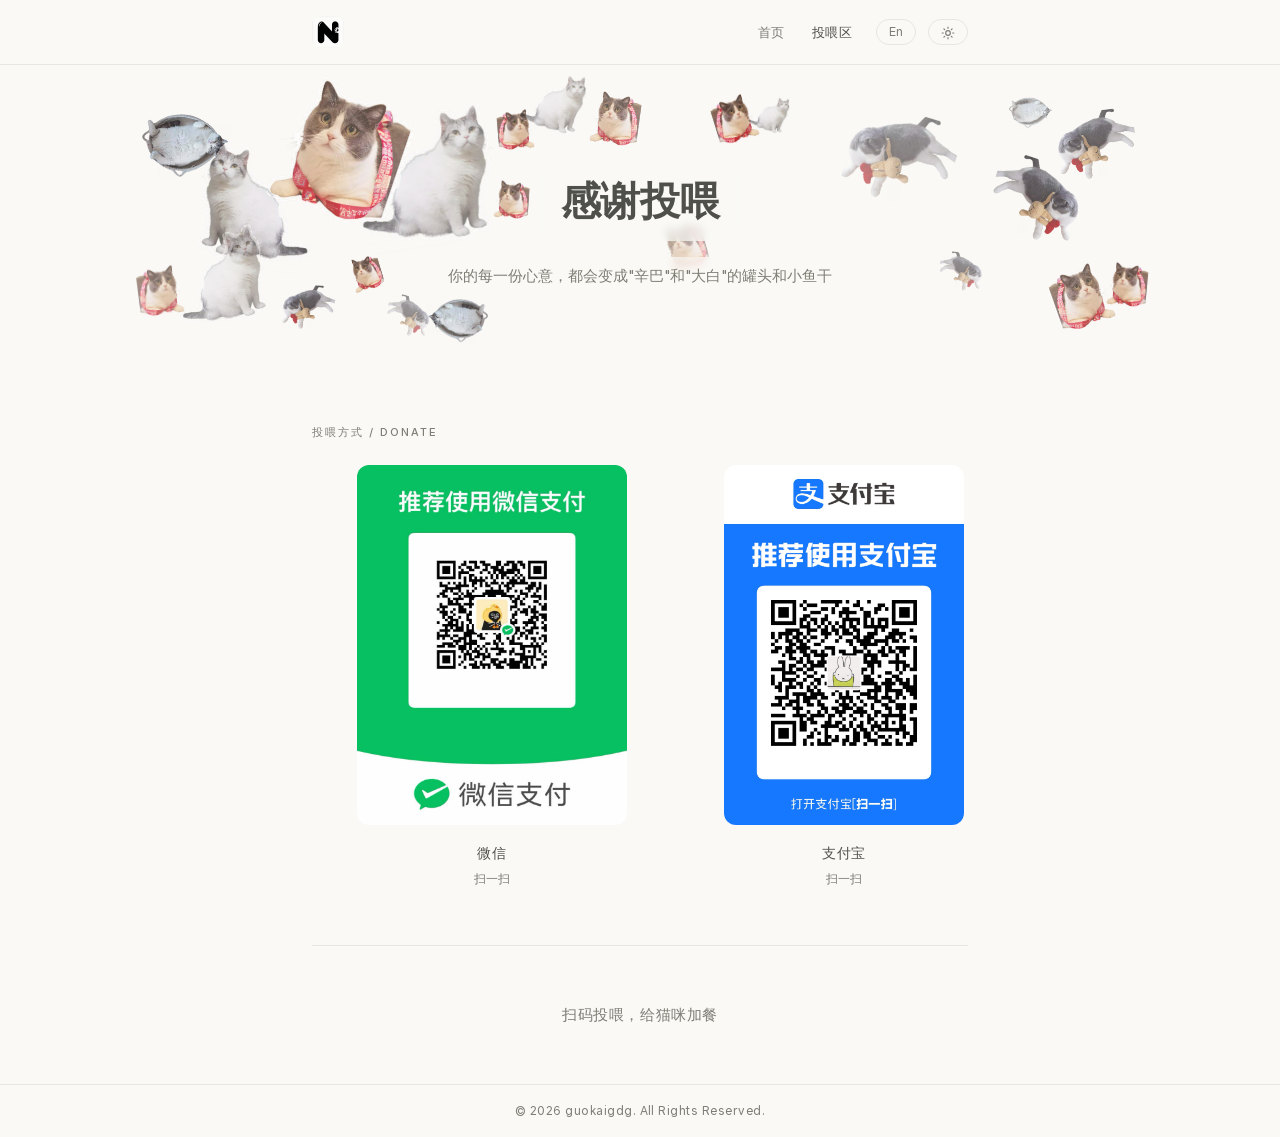
==== commit 332aba8e: "feat: switch to Allo font, add MIT license" ====
--- a/payment.html
+++ b/payment.html
@@ -19,8 +19,8 @@
   <title>感谢投喂 — guokaigdg</title>
   <meta name="description" content="感谢你的支持，每一份心意都会变成猫咪的罐头和小鱼干。" />
   <link rel="icon" href="assets/favicon.ico" />
-  <link rel="preconnect" href="https://cdn.jsdelivr.net" crossorigin />
   <script src="assets/theme.js"></script>
+  <link rel="preload" href="assets/fonts/AlloVariableFriendly.woff2" as="font" type="font/woff2" crossorigin />
   <link rel="stylesheet" href="assets/style.css" />
 </head>
 
--- a/assets/style.css
+++ b/assets/style.css
@@ -1,8 +1,11 @@
-/* 乐米惠圆体（中文正文，自托管）— 字体文件见 assets/fonts/README.md */
+/* Allo 1.0.3 — Josh Puckett，SIL OFL 1.1，字体文件见 assets/fonts/README.md
+   Friendly 版：字重 100–900、光学尺寸可变，圆润度固定 50，约 240 KB
+   Allo 只有拉丁字形，中文交给后面的系统字体回退 */
 @font-face {
-  font-family: 'LemiHuiYuanTi';
-  src: url('fonts/lemi-huiyuan-ti.woff2') format('woff2'),
-    url('fonts/lemi-huiyuan-ti.ttf') format('truetype');
+  font-family: 'Allo';
+  src: url('fonts/AlloVariableFriendly.woff2') format('woff2');
+  font-style: normal;
+  font-weight: 100 900;
   font-display: swap;
 }
 
@@ -14,30 +17,7 @@
   --line: #e8e6e0;
   --accent: #4a6b50;
   --glass-bg: rgba(250, 249, 246, 0.7);
-  color-scheme: light dark;
-}
-
-/* 手动选择亮色：覆盖系统暗色 */
-:root.light {
-  --bg: #faf9f6;
-  --text: #50504b;
-  --muted: #807d75;
-  --line: #e8e6e0;
-  --accent: #4a6b50;
-  --glass-bg: rgba(250, 249, 246, 0.7);
   color-scheme: light;
-}
-
-/* 系统暗色且未手动选择时自动切换 */
-@media (prefers-color-scheme: dark) {
-  :root:not(.light) {
-    --bg: #1a1917;
-    --text: #d8d5ce;
-    --muted: #8f8b82;
-    --line: #2c2b28;
-    --accent: #8ab08f;
-    --glass-bg: rgba(26, 25, 23, 0.72);
-  }
 }
 
 /* 手动选择暗色 */
@@ -71,8 +51,8 @@
 }
 
 body {
-  font-family: 'LemiHuiYuanTi', 'Yuanti SC', 'YouYuan', '幼圆',
-    'PingFang SC', 'Hiragino Sans GB', 'Microsoft YaHei', sans-serif;
+  font-family: 'Allo', 'PingFang SC', 'Hiragino Sans GB', 'Microsoft YaHei',
+    'Yuanti SC', 'YouYuan', '幼圆', sans-serif;
   background: var(--bg);
   color: var(--text);
   line-height: 1.7;
@@ -82,11 +62,11 @@
   flex-direction: column;
 }
 
-/* 标题用站酷小薇Logo体 */
+/* 标题沿用 Allo，中文回退系统无衬线 */
 .brand,
 h1,
 .display {
-  font-family: "ZCOOL XiaoWei", "PingFang SC", "Hiragino Sans GB",
+  font-family: "Allo", "PingFang SC", "Hiragino Sans GB",
     "Microsoft YaHei", sans-serif;
 }
 
@@ -122,7 +102,7 @@
 .brand {
   font-weight: 600;
   font-size: 20px;
-  font-family: "Comic Sans MS", cursive;
+  font-family: "Allo", "PingFang SC", "Microsoft YaHei", sans-serif;
   letter-spacing: 0.06em;
   color: var(--text);
 }
@@ -323,8 +303,8 @@
 }
 
 .avatar {
-  width: 150px;
-  height: 150px;
+  width: 145px;
+  height: 145px;
   border-radius: 50%;
   object-fit: cover;
   display: block;
@@ -333,7 +313,7 @@
 
 .hero h1 {
   font-size: 36px;
-  font-family: "Comic Sans MS", cursive;
+  font-family: "Allo", "PingFang SC", "Microsoft YaHei", sans-serif;
   font-weight: 600;
   letter-spacing: -0.02em;
   line-height: 1.05;
@@ -506,6 +486,7 @@
   font-size: 15px;
   color: var(--muted);
   white-space: nowrap;
+  width: fit-content;
   margin: 0 auto;
   background: var(--glass-bg);
   backdrop-filter: blur(4px);
@@ -560,7 +541,7 @@
 .thanks {
   text-align: center;
   font-size: 15px;
-  color: var(--accent);
+  color: var(--muted);
   letter-spacing: 0.04em;
 }
 
@@ -627,4 +608,9 @@
   .contact-block {
     padding: 28px 0;
   }
-}
+
+  .contact-block .link-list {
+    gap: 24px;
+    flex-wrap: wrap;
+  }
+}
